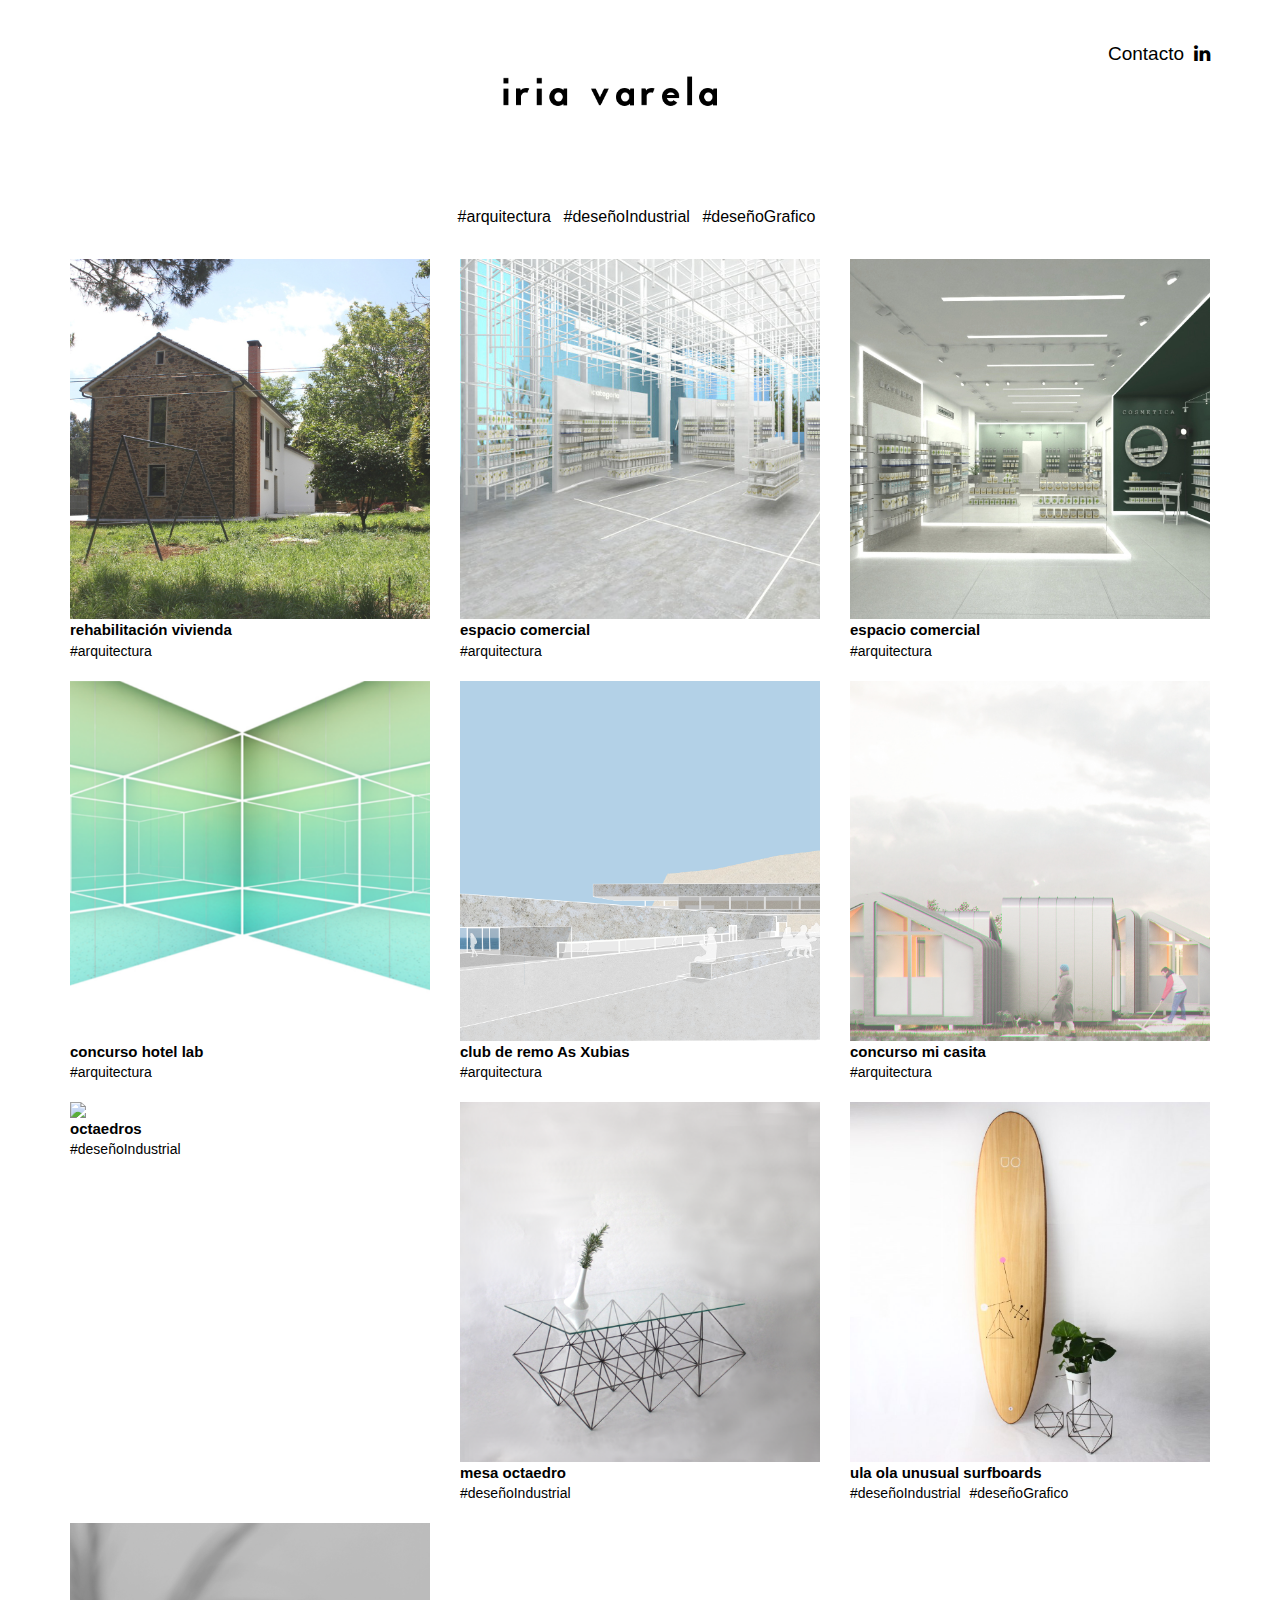
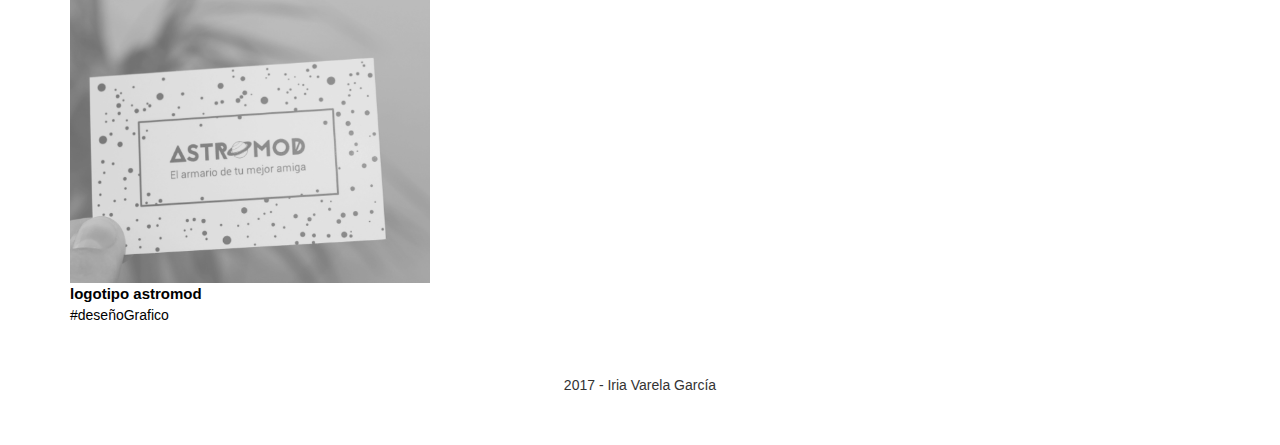
==== index.html @ 586fbf50 "Update index.html" ====
<!DOCTYPE html>
<html lang="en">
  <head>
    <!-- Global site tag (gtag.js) - Google Analytics -->
    <script async src="https://www.googletagmanager.com/gtag/js?id=UA-100755624-1"></script>
    <script>
      window.dataLayer = window.dataLayer || [];
      function gtag(){dataLayer.push(arguments);}
      gtag('js', new Date());

      gtag('config', 'UA-100755624-1');
    </script>

    <meta charset="utf-8">
    <meta http-equiv="X-UA-Compatible" content="IE=edge">
    <meta name="viewport" content="width=device-width, initial-scale=1">
    <!-- The above 3 meta tags *must* come first in the head; any other head content must come *after* these tags -->
    <title>Iria Varela</title>

    <!-- Bootstrap -->
    <link href="https://maxcdn.bootstrapcdn.com/bootstrap/3.3.7/css/bootstrap.min.css" rel="stylesheet">

    <!-- Custom Fonts -->
    <link href="https://maxcdn.bootstrapcdn.com/font-awesome/4.7.0/css/font-awesome.min.css" rel="stylesheet" type="text/css">
    <link href="portfolio.css" rel="stylesheet" type="text/css">

    <!-- HTML5 shim and Respond.js for IE8 support of HTML5 elements and media queries -->
    <!-- WARNING: Respond.js doesn't work if you view the page via file:// -->
    <!--[if lt IE 9]>
      <script src="https://oss.maxcdn.com/html5shiv/3.7.3/html5shiv.min.js"></script>
      <script src="https://oss.maxcdn.com/respond/1.4.2/respond.min.js"></script>
    <![endif]-->

    <style>
      .logo {
        margin-bottom:30px;
      }
      .row {
        margin-bottom:30px;
      }

    </style>
  </head>
  <body>

    <div class="container">
      <div class="text-right">
        <a href="https://www.linkedin.com/in/iriavarela/" class="linkedin"><i class="fa fa-linkedin" aria-hidden="true"></i></a>
        <a href="contacto/" class="linkContacto" >Contacto</a> 

      </div>
      <!-- LOGO -->
      <div class="text-center logo">
        <a href="/"><img alt="Iria Varela" src="logo 14.png"></a>
      </div>
      <!-- FINAL LOGO -->

      <!-- MENU TAGS -->

      <div class="row">
        <div class="text-center">
          <div class="  tags menuTags menuTagsContent">
            <!-- Autocomplétase cos Tags -->
          </div>
        </div>
      </div>
      <!-- FINAL MENU TAGS -->

      <div class="proxectosFiltrados"></div>
      <div class="proxectos">


        <!-- FILA -->
        <div class="row">
          
          
          
    <!-- ELEMENTO -->
          <div class="proxecto col-md-4 col-xs-6">
          <a href="casafelisa">
              <div>
                <img  class="img-responsive"  src="casafelisa/miniatura.JPG">
              </div>
              <div class="titulo">
                rehabilitación vivienda
              </div>
            </a>
            <!-- TAGS-->
            <div class="tags">
              <a>#arquitectura</a>
             </div>

          </div>
<!-- FINAL ELEMENTO -->      
          <!-- ELEMENTO -->
          <div class="proxecto col-md-4 col-xs-6">
          <a href="opensky">
              <div>
                <img  class="img-responsive"  src="opensky/miniatura.jpg">
              </div>
              <div class="titulo">
                espacio comercial
              </div>
            </a>
            <!-- TAGS-->
            <div class="tags">
              <a>#arquitectura</a>
             </div>

          </div>
<!-- FINAL ELEMENTO -->
          
          
                      <!-- ELEMENTO -->
          <div class="proxecto col-md-4 col-xs-6">
          <a href="farmacia1">
              <div>
                <img  class="img-responsive"  src="farmacia1/miniatura.jpg">
              </div>
              <div class="titulo">
                espacio comercial
              </div>
            </a>
            <!-- TAGS-->
            <div class="tags">
              <a>#arquitectura</a>
             </div>

          </div>
<!-- FINAL ELEMENTO -->
          
          
            <!-- ELEMENTO -->
          <div class="proxecto col-md-4 col-xs-6">
          <a href="hotellab">
              <div>
                <img  class="img-responsive"  src="hotellab/miniatura.png">
              </div>
              <div class="titulo">
                concurso hotel lab
              </div>
            </a>
            <!-- TAGS-->
            <div class="tags">
              <a>#arquitectura</a>
             </div>

          </div>
<!-- FINAL ELEMENTO -->
          

          <!-- ELEMENTO -->
          <div class="proxecto col-md-4 col-xs-6">
          <a href="pfc">
              <div>
                <img  class="img-responsive"  src="pfc/miniatura.png">
              </div>
              <div class="titulo">
                club de remo As Xubias
              </div>
            </a>
            <!-- TAGS-->
            <div class="tags">
              <a>#arquitectura</a>
             </div>

          </div>
          <!-- FINAL ELEMENTO -->

          <!-- ELEMENTO -->
          <div class="proxecto col-md-4 col-xs-6">
            <a href="micasita">
              <div>
                <img  class="img-responsive"  src=micasita/miniatura.png>
              </div>
              <div class="titulo">
                concurso mi casita
              </div>
            </a>
            <!-- TAGS-->
            <div class="tags">
              <a>#arquitectura</a>
            </div>

          </div>
          <!-- FINAL ELEMENTO -->

       <!-- ELEMENTO -->
          <div class="proxecto col-md-4 col-xs-6">
            <a href="octaedros">
              <div>
                <img  class="img-responsive"  src=octaedros/miniatura.png>
              </div>

              <div class="titulo">
                octaedros
              </div>
            </a>
            <!-- TAGS-->
            <div class="tags">
              <a>#deseñoIndustrial</a>
            </div>

          </div>
          <!-- FINAL ELEMENTO -->      
          
          
          <!-- ELEMENTO -->
          <div class="proxecto col-md-4 col-xs-6">
            <a href="mesaoctaedro">
              <div>
                <img  class="img-responsive"  src=mesaoctaedro/miniatura.png>
              </div>

              <div class="titulo">
                mesa octaedro
              </div>
            </a>
            <!-- TAGS-->
            <div class="tags">
              <a>#deseñoIndustrial</a>
            </div>

          </div>
          <!-- FINAL ELEMENTO -->
          



          <!-- ELEMENTO -->
          <div class="proxecto col-md-4 col-xs-6">
            <a href="ulaola">
              <div>
                <img  class="img-responsive"  src=ulaola/miniatura.png>
              </div>
              <div class="titulo">
                ula ola unusual surfboards
              </div>
            </a>
            <!-- TAGS-->
            <div class="tags">
              <a>#deseñoIndustrial</a>
              <a>#deseñoGrafico</a>
            </div>

          </div>
          <!-- FINAL ELEMENTO -->

          <!-- ELEMENTO -->
          <div class="proxecto col-md-4 col-xs-6">
            <a href="astromod">
              <div>
                <img  class="img-responsive"  src=astromod/miniatura.png>
              </div>
              <div class="titulo">
                logotipo astromod
              </div>
            </a>
            <!-- TAGS-->
            <div class="tags">
              <a>#deseñoGrafico</a>
            </div>

          </div>
          <!-- FINAL ELEMENTO -->



        </div>
        <!-- FINAL FILA -->







    </div>

    <div class="row text-center">
      <div class="proxecto col-md-12" >
        2017 - Iria Varela García
      </div>
    </div>

    <!-- jQuery (necessary for Bootstrap's JavaScript plugins) -->
    <script src="https://ajax.googleapis.com/ajax/libs/jquery/1.12.4/jquery.min.js"></script>

    <!-- Bootstrap Core JavaScript -->
    <script src="https://maxcdn.bootstrapcdn.com/bootstrap/3.3.7/js/bootstrap.min.js"></script>
    <!-- Include all compiled plugins (below), or include individual files as needed -->
    <script src="portfolio.js"></script>

  </body>
</html>
---- portfolio.css ----
body {
  font-family: sans-serif;
}

h1 {
  font-size:21px;
}

p {
  margin-top:30px;
  margin-bottom:30px;
}
a.linkContacto {
  float:right;
  font-size:19px;
  color:black;
  margin-top:40px;
}
a.linkedin {
  float:right;
  font-size:19px;
  color:black;
  margin-top:40px;
  margin-left:10px;
}

div.imaxe {
  margin-top:10px;
  margin-bottom:10px;
}

.header a {
  margin-left:10px;
}

.logo {
  margin-top:50px;
  margin-bottom:70px !important;
}
  .logo img {
    width:320px;
  }
.logoMini {
  width:300px;
  margin-left:-50px;
}

.row .proxecto {
  margin-bottom:20px;
}

.row .proxecto  a .titulo {
  text-decoration:none;
  color:black;
}

.tags a{
  margin-right:5px;
  color:black;
  cursor:pointer;

}

.menuTags {
  font-size:20px;
}
.menuTags .fa {
  cursor:pointer;
}
.menuTags a {
  font-size:16px;
  margin-right:7px;
}
.menuTags a.seleccionado {
  font-weight:bold;
}

.proxecto .titulo {
  font-size:15px;
  font-weight:bold;

}
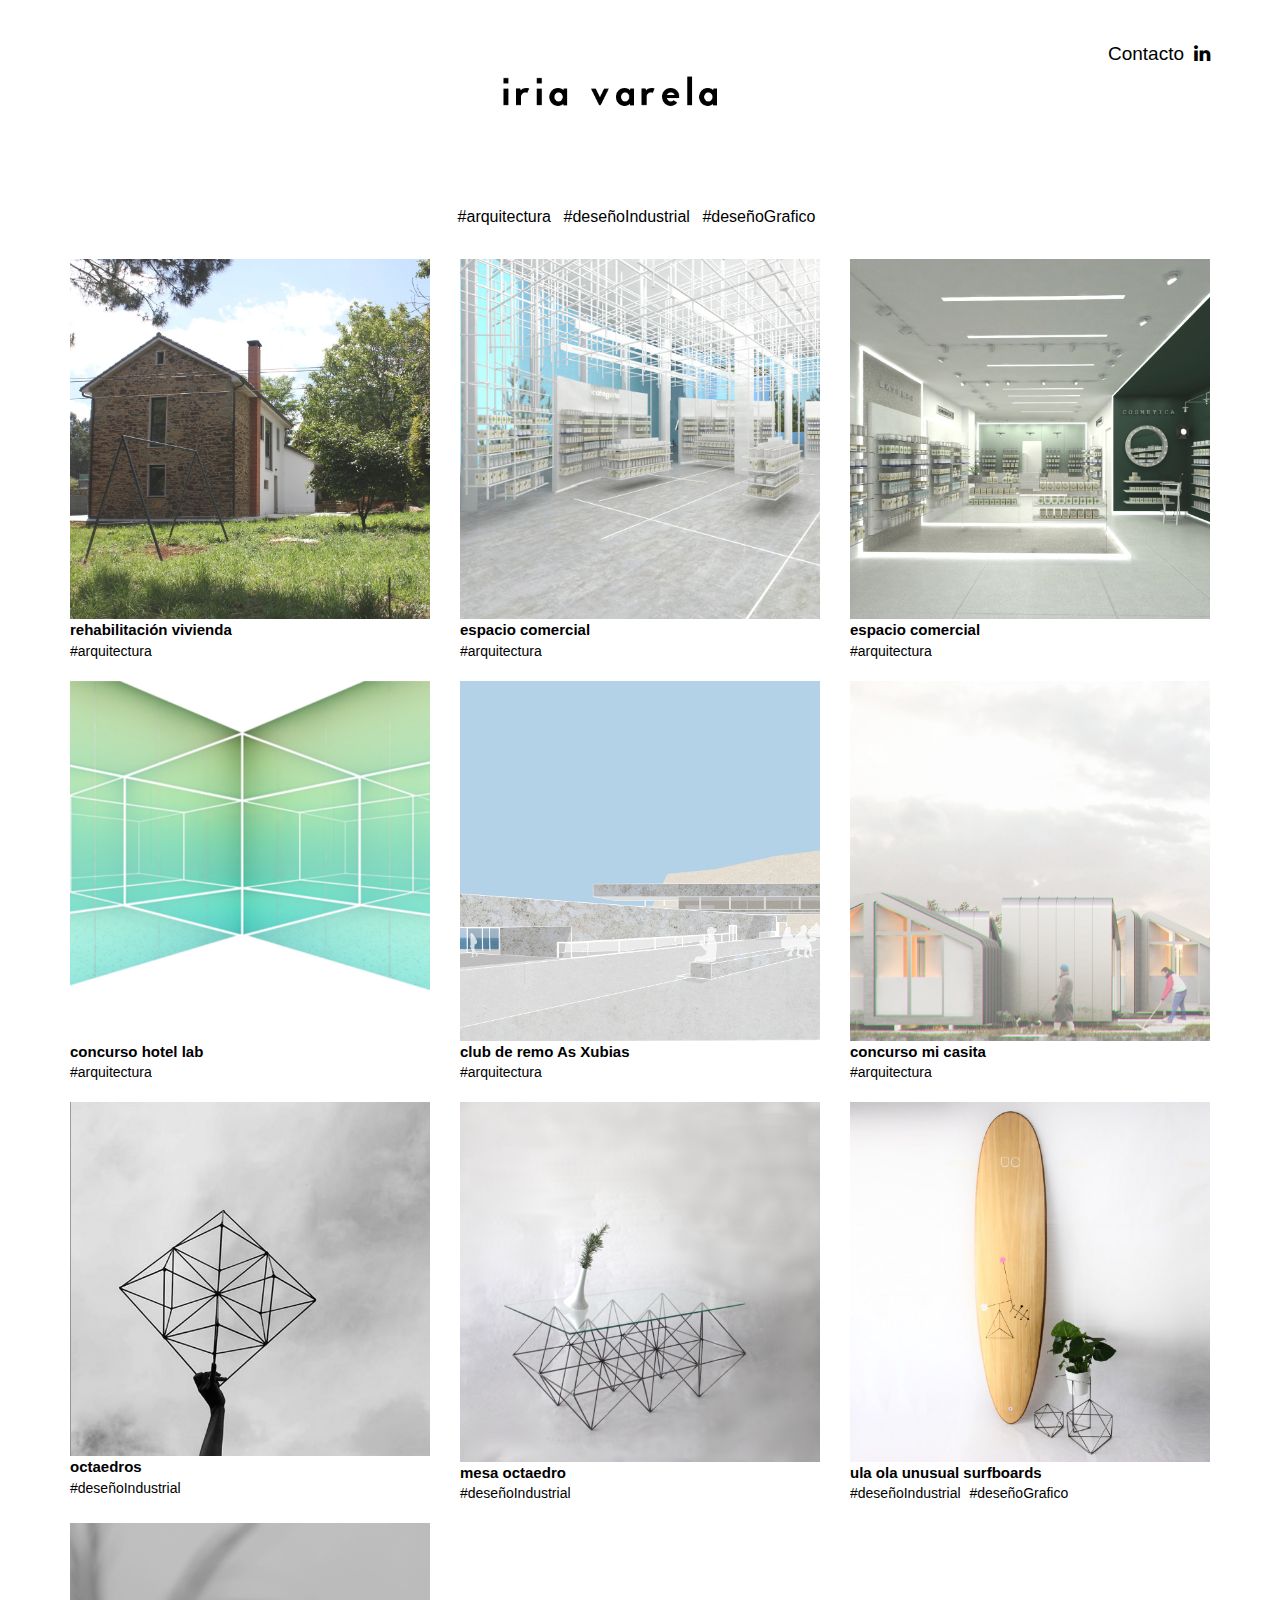
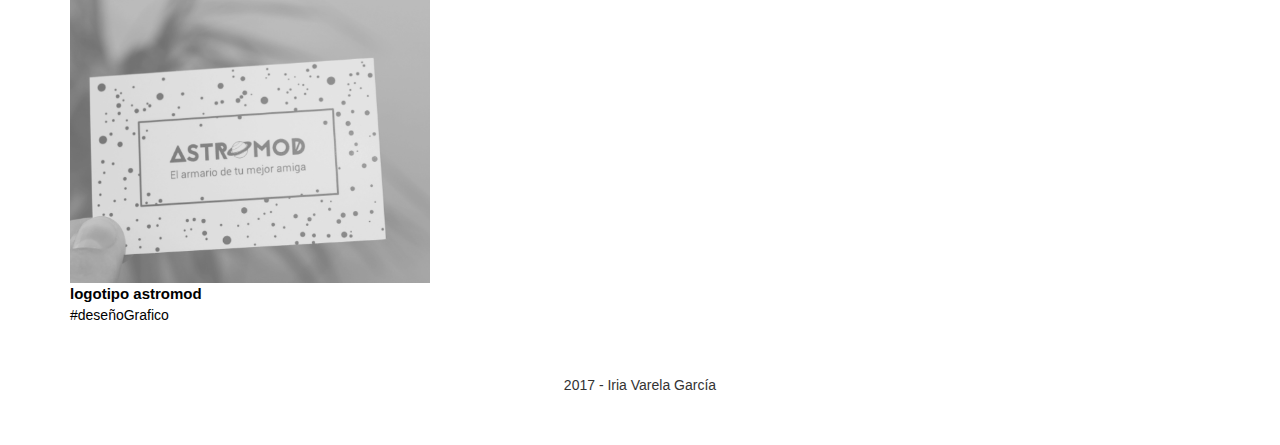
==== commit 5d4a255d: "Update index.html" ====
--- a/index.html
+++ b/index.html
@@ -189,7 +189,7 @@
           <div class="proxecto col-md-4 col-xs-6">
             <a href="octaedros">
               <div>
-                <img  class="img-responsive"  src=octaedros/miniatura.png>
+                <img  class="img-responsive"  src=octaedros/miniatura.JPG>
               </div>
 
               <div class="titulo">
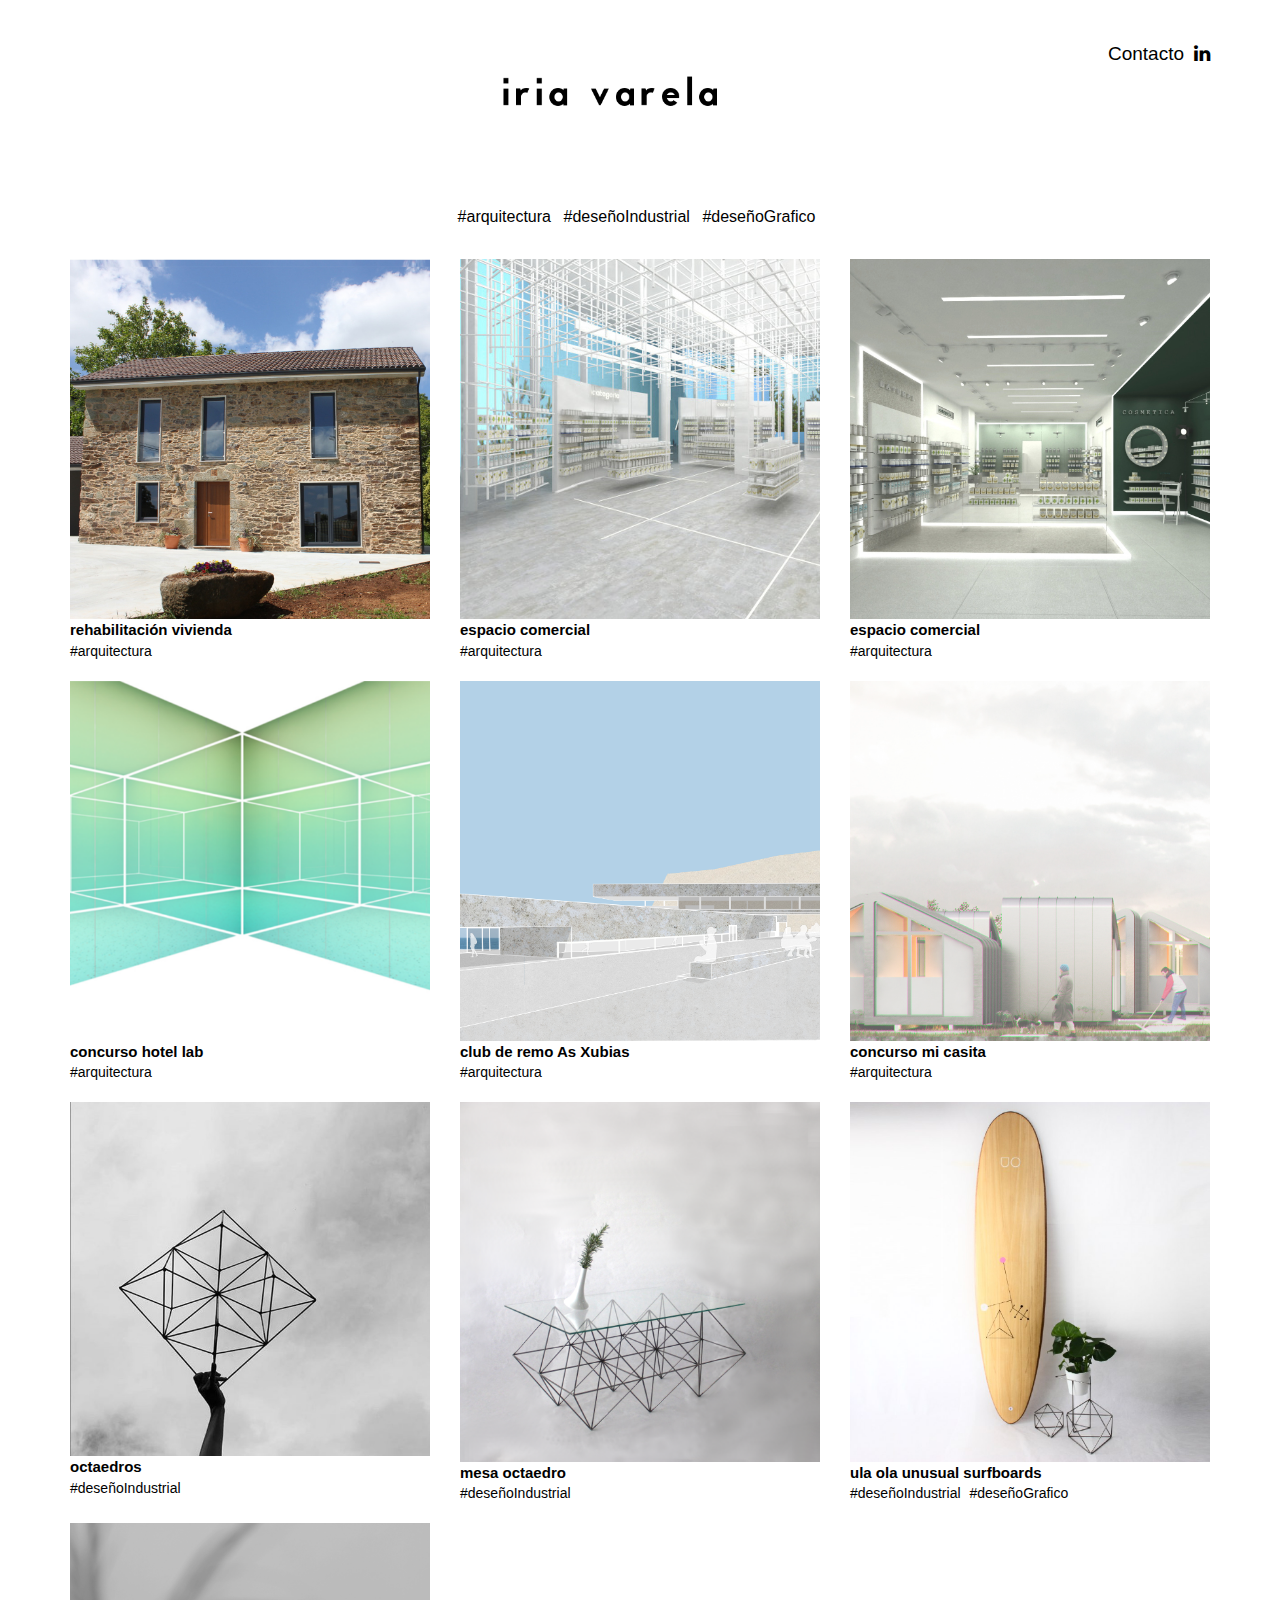
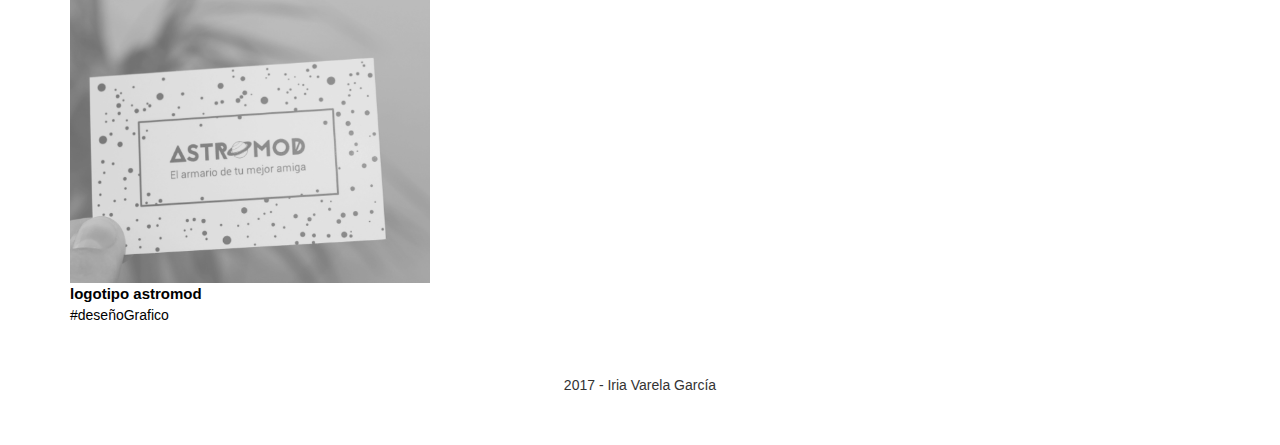
==== commit 657e24b7: "Update index.html" ====
--- a/index.html
+++ b/index.html
@@ -79,7 +79,7 @@
           <div class="proxecto col-md-4 col-xs-6">
           <a href="casafelisa">
               <div>
-                <img  class="img-responsive"  src="casafelisa/miniatura.JPG">
+                <img  class="img-responsive"  src="casafelisa/miniatura2.JPG">
               </div>
               <div class="titulo">
                 rehabilitación vivienda
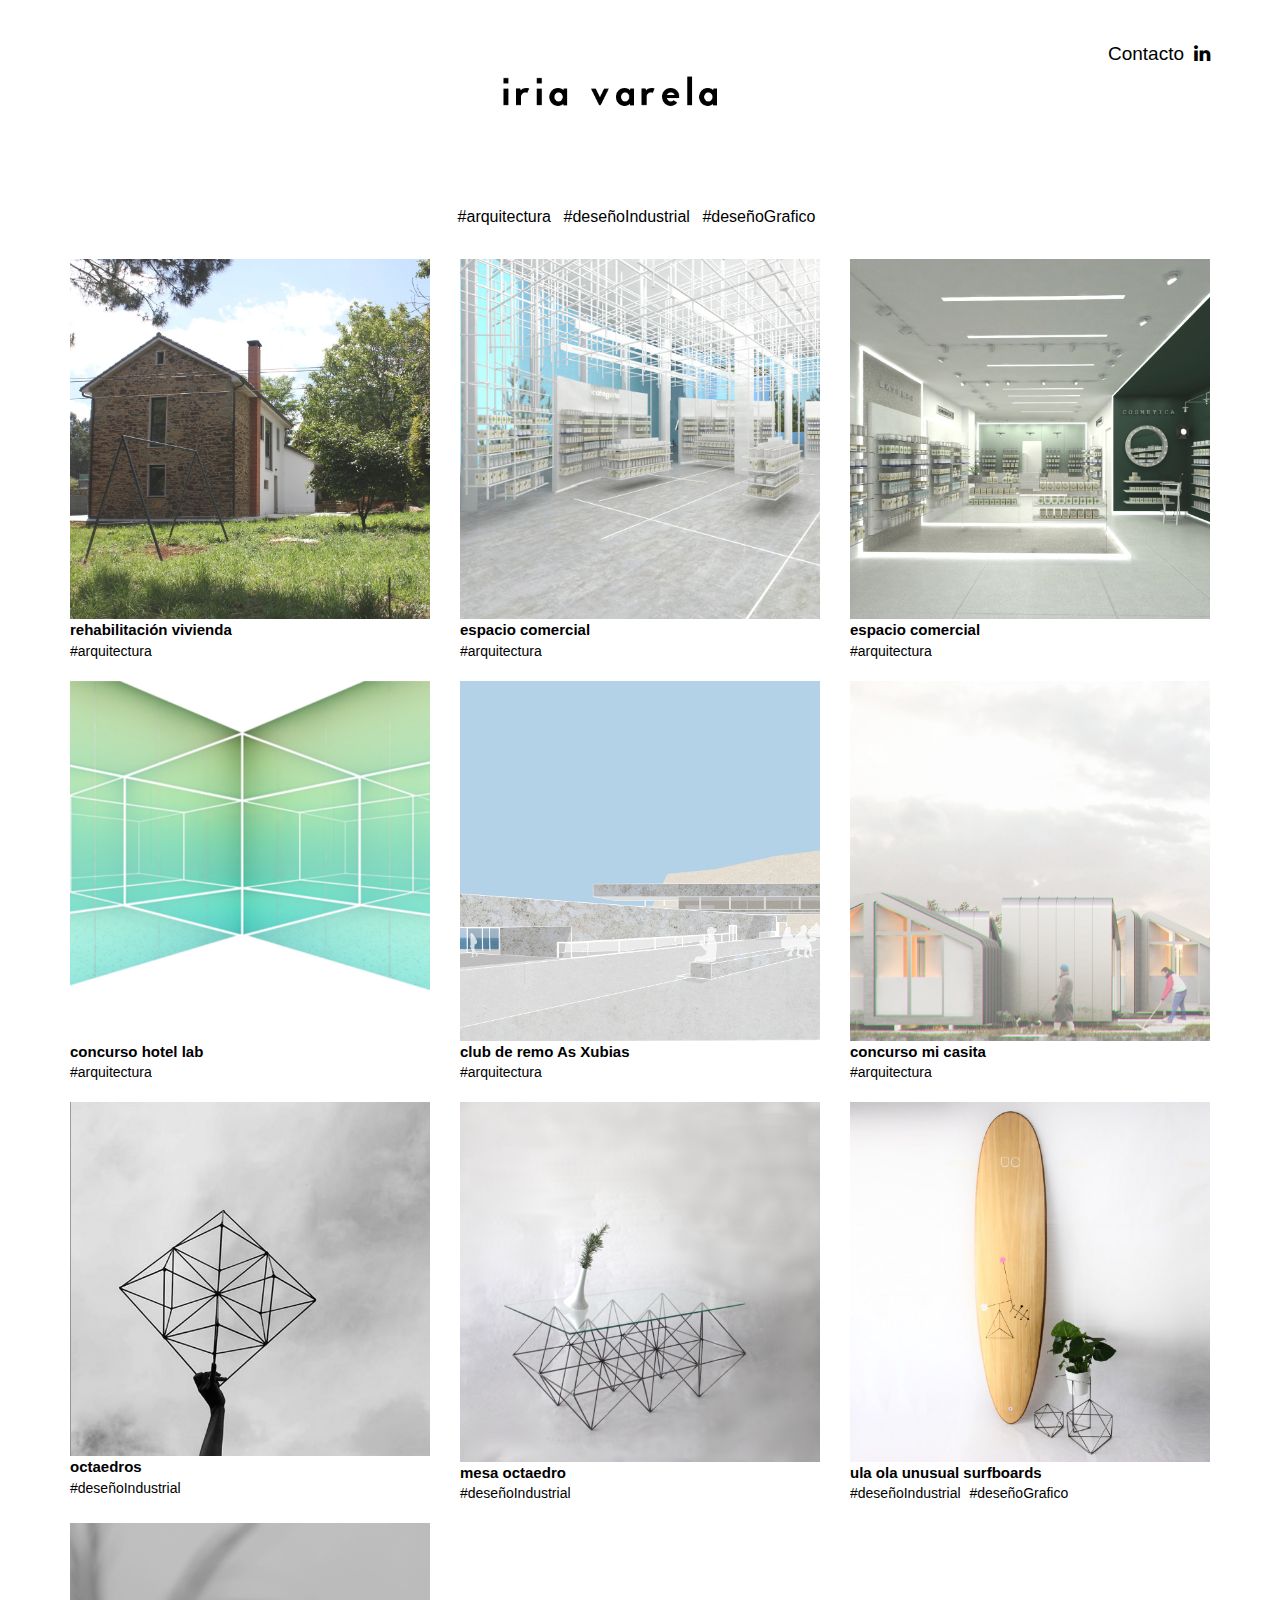
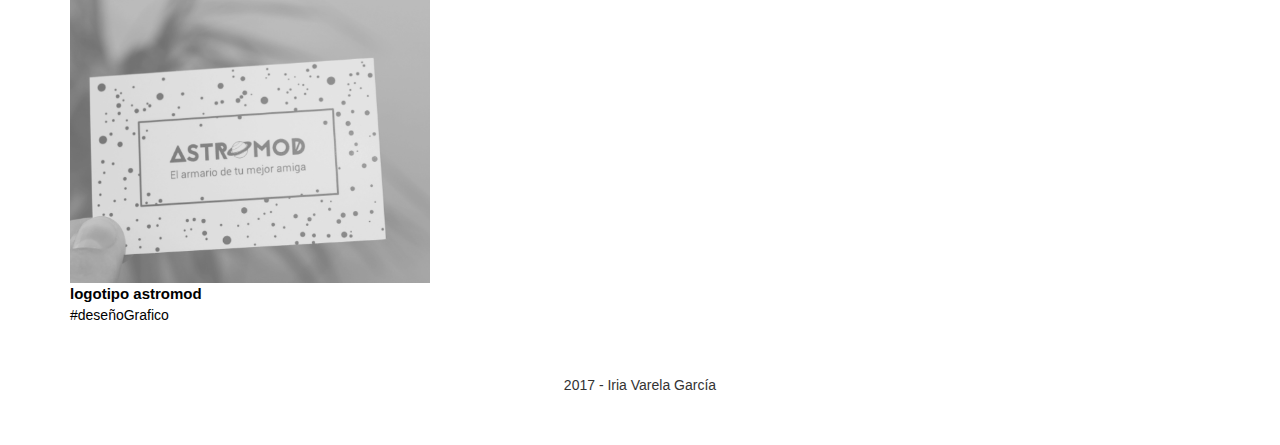
==== commit 16b39cd9: "Update index.html" ====
--- a/index.html
+++ b/index.html
@@ -79,7 +79,7 @@
           <div class="proxecto col-md-4 col-xs-6">
           <a href="casafelisa">
               <div>
-                <img  class="img-responsive"  src="casafelisa/miniatura2.JPG">
+                <img  class="img-responsive"  src="casafelisa/miniatura.JPG">
               </div>
               <div class="titulo">
                 rehabilitación vivienda
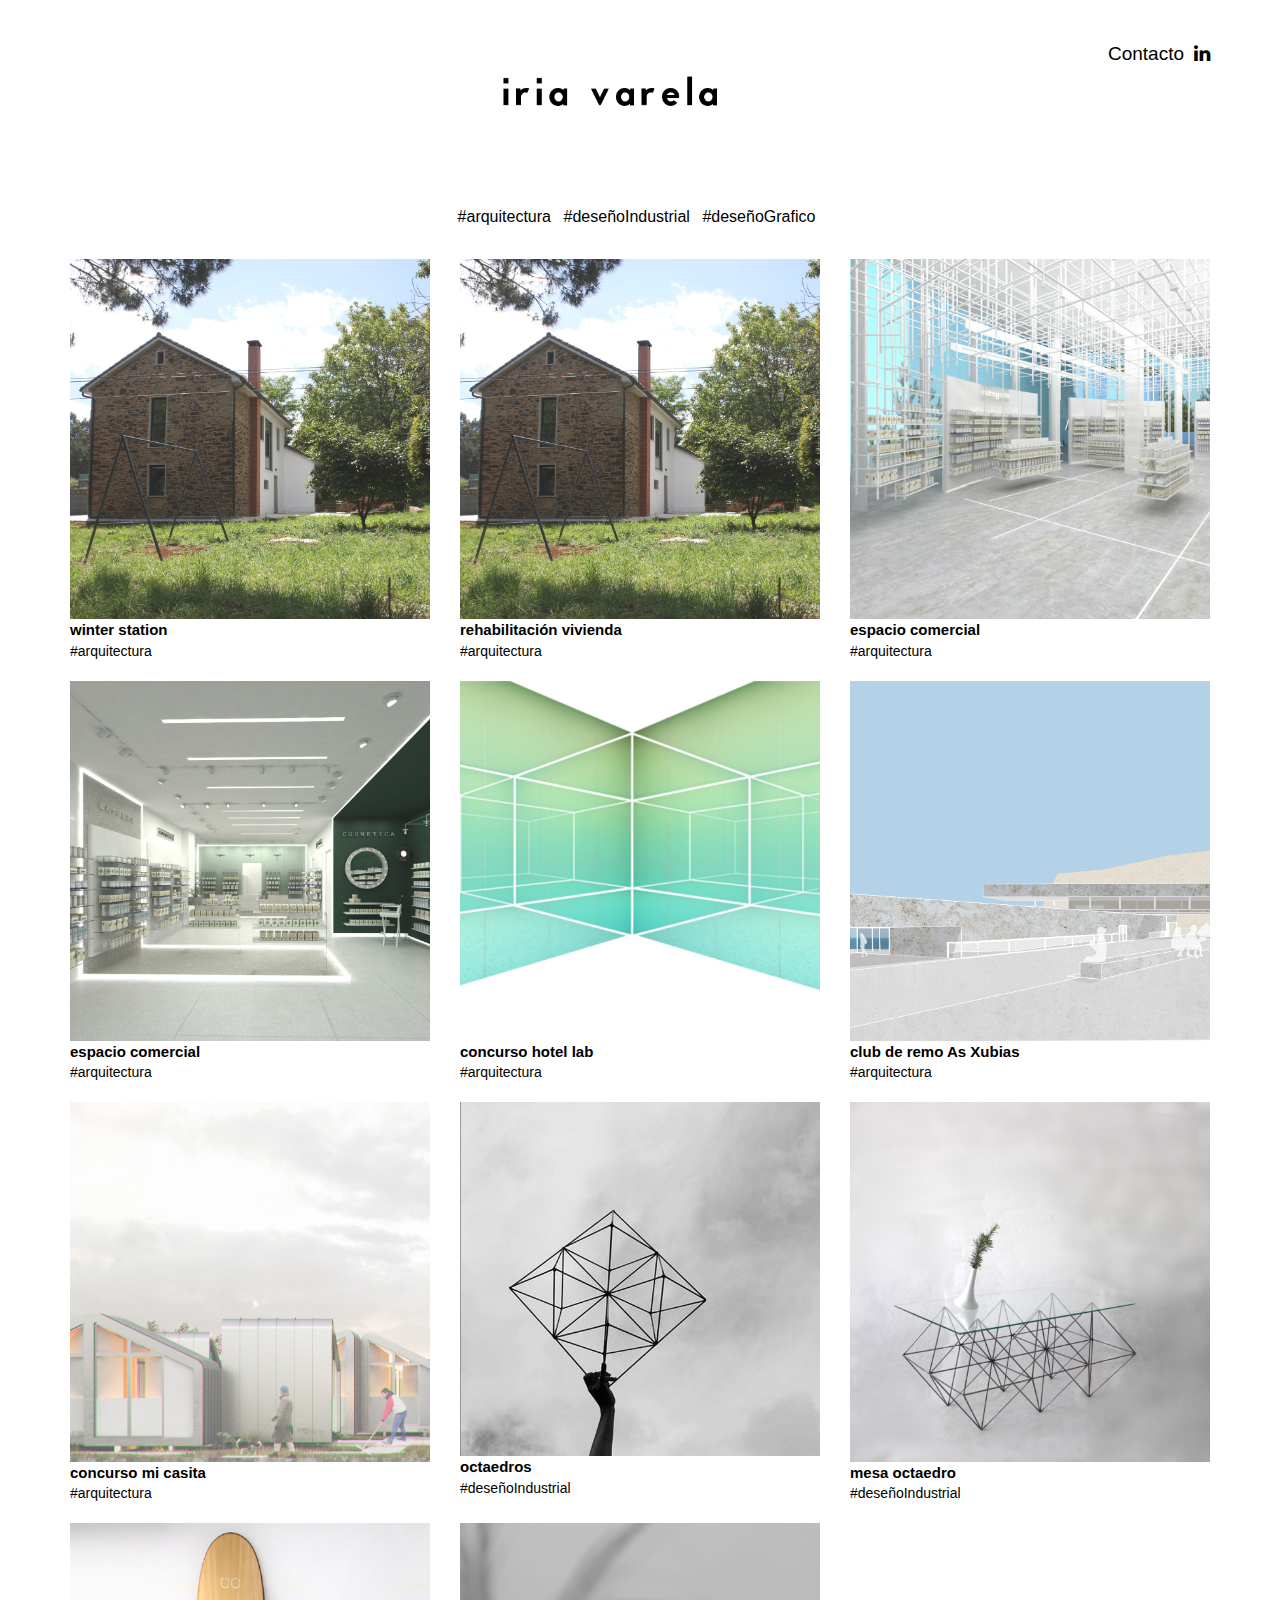
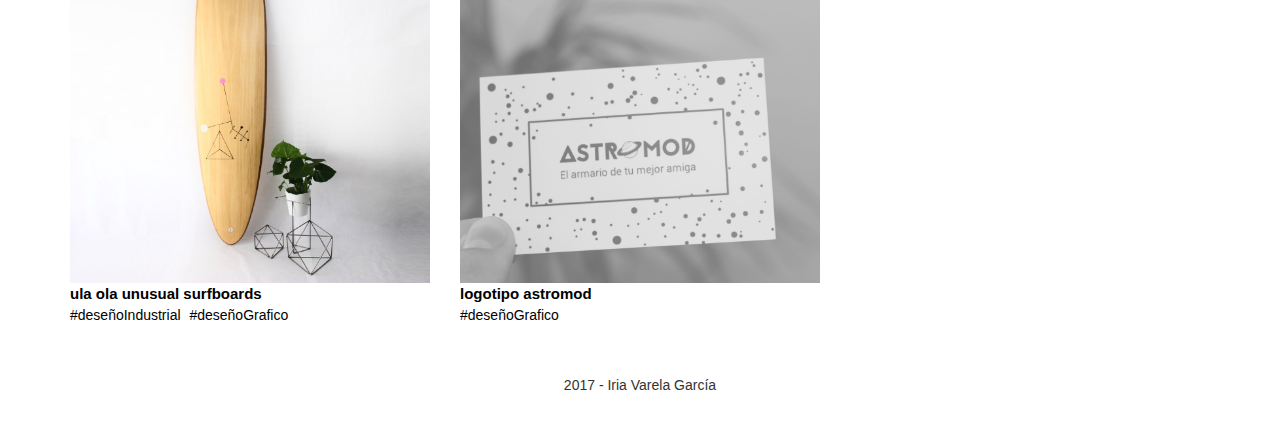
==== commit 60cf5c46: "Update index.html" ====
--- a/index.html
+++ b/index.html
@@ -72,7 +72,23 @@
 
         <!-- FILA -->
         <div class="row">
-          
+       <!-- ELEMENTO -->
+          <div class="proxecto col-md-4 col-xs-6">
+          <a href="winterstation">
+              <div>
+                <img  class="img-responsive"  src="casafelisa/miniatura.JPG">
+              </div>
+              <div class="titulo">
+                winter station
+              </div>
+            </a>
+            <!-- TAGS-->
+            <div class="tags">
+              <a>#arquitectura</a>
+             </div>
+
+          </div>
+<!-- FINAL ELEMENTO -->    
           
           
     <!-- ELEMENTO -->
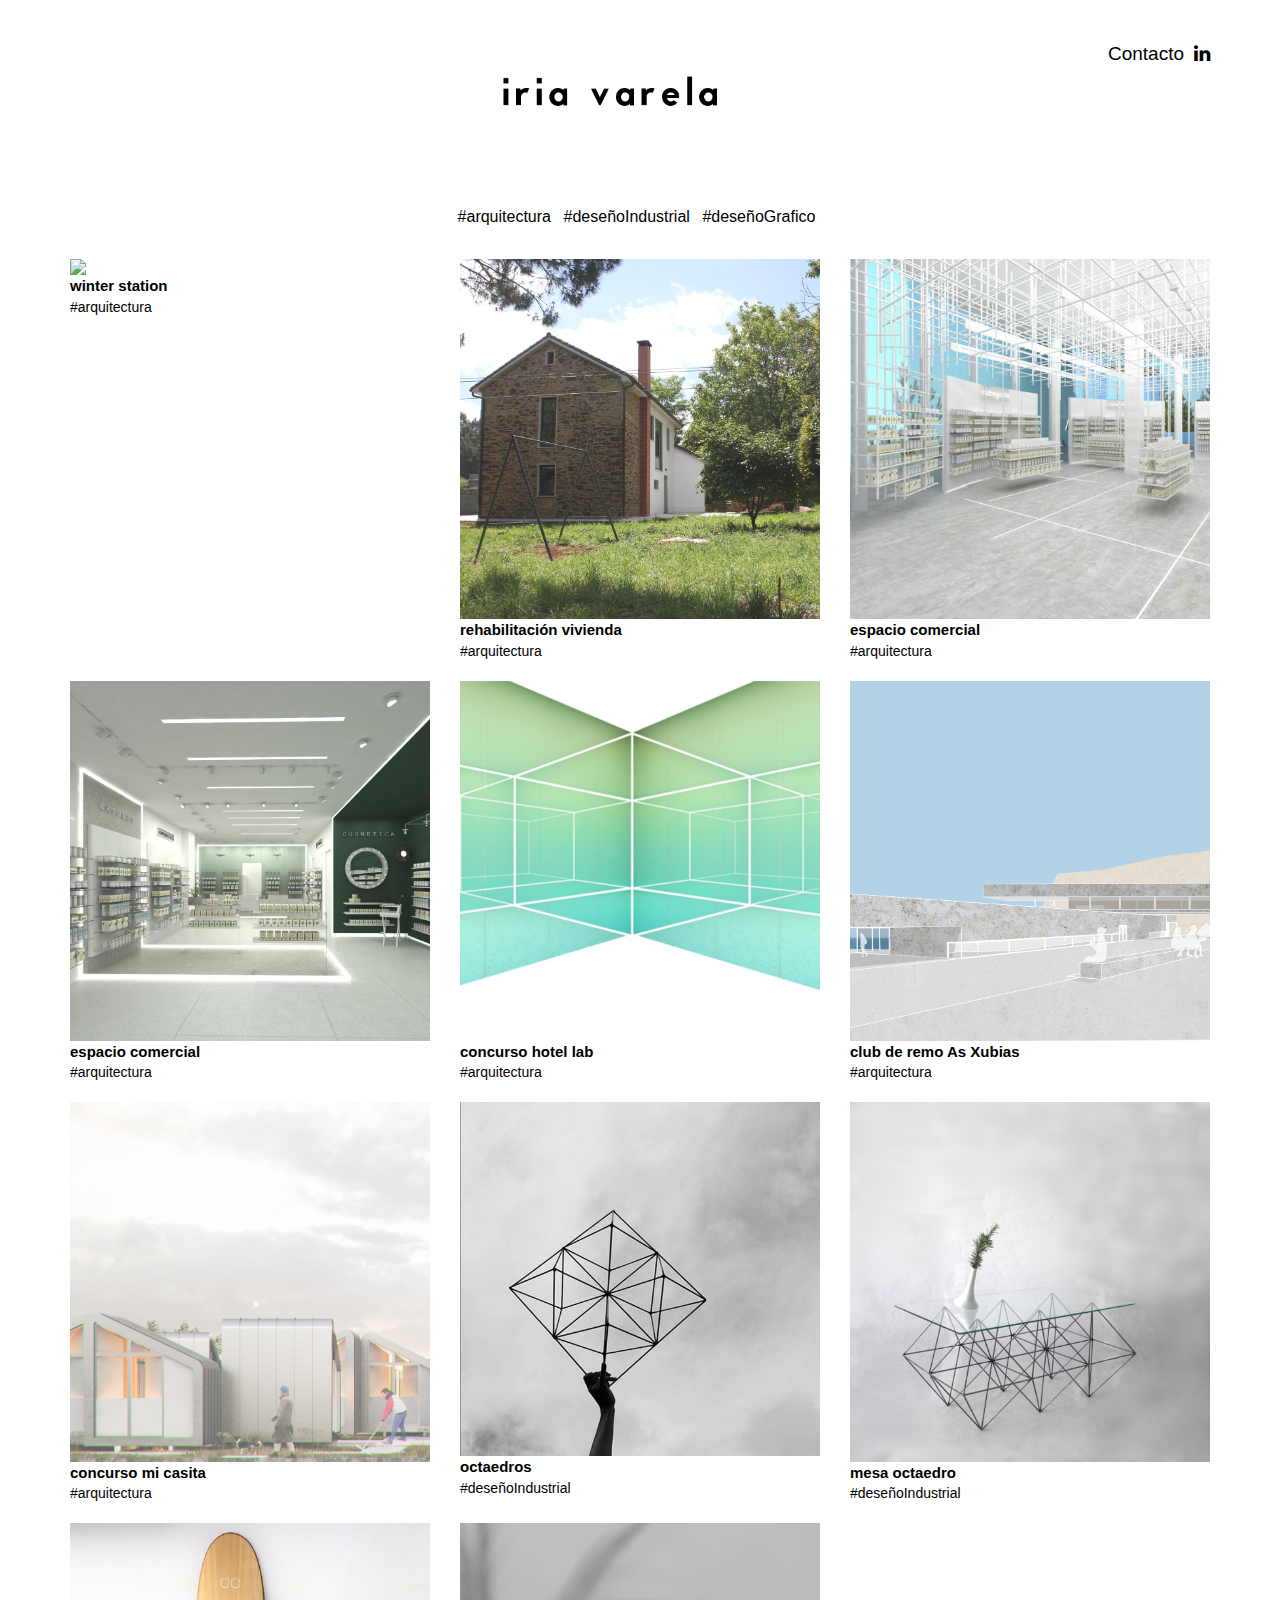
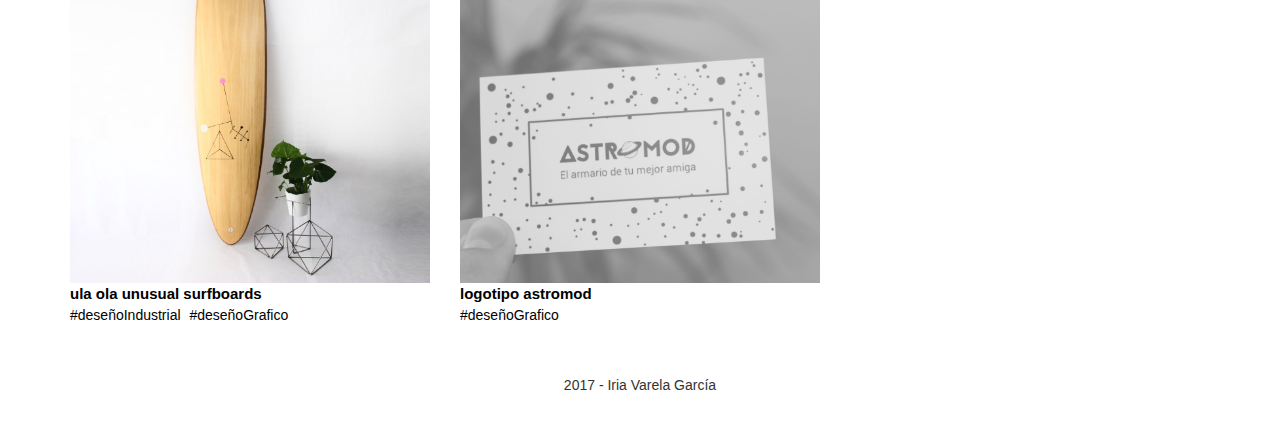
==== commit bb7027d9: "Update index.html" ====
--- a/index.html
+++ b/index.html
@@ -76,7 +76,7 @@
           <div class="proxecto col-md-4 col-xs-6">
           <a href="winterstation">
               <div>
-                <img  class="img-responsive"  src="casafelisa/miniatura.JPG">
+                <img  class="img-responsive"  src="winterstation/miniatura.JPG">
               </div>
               <div class="titulo">
                 winter station
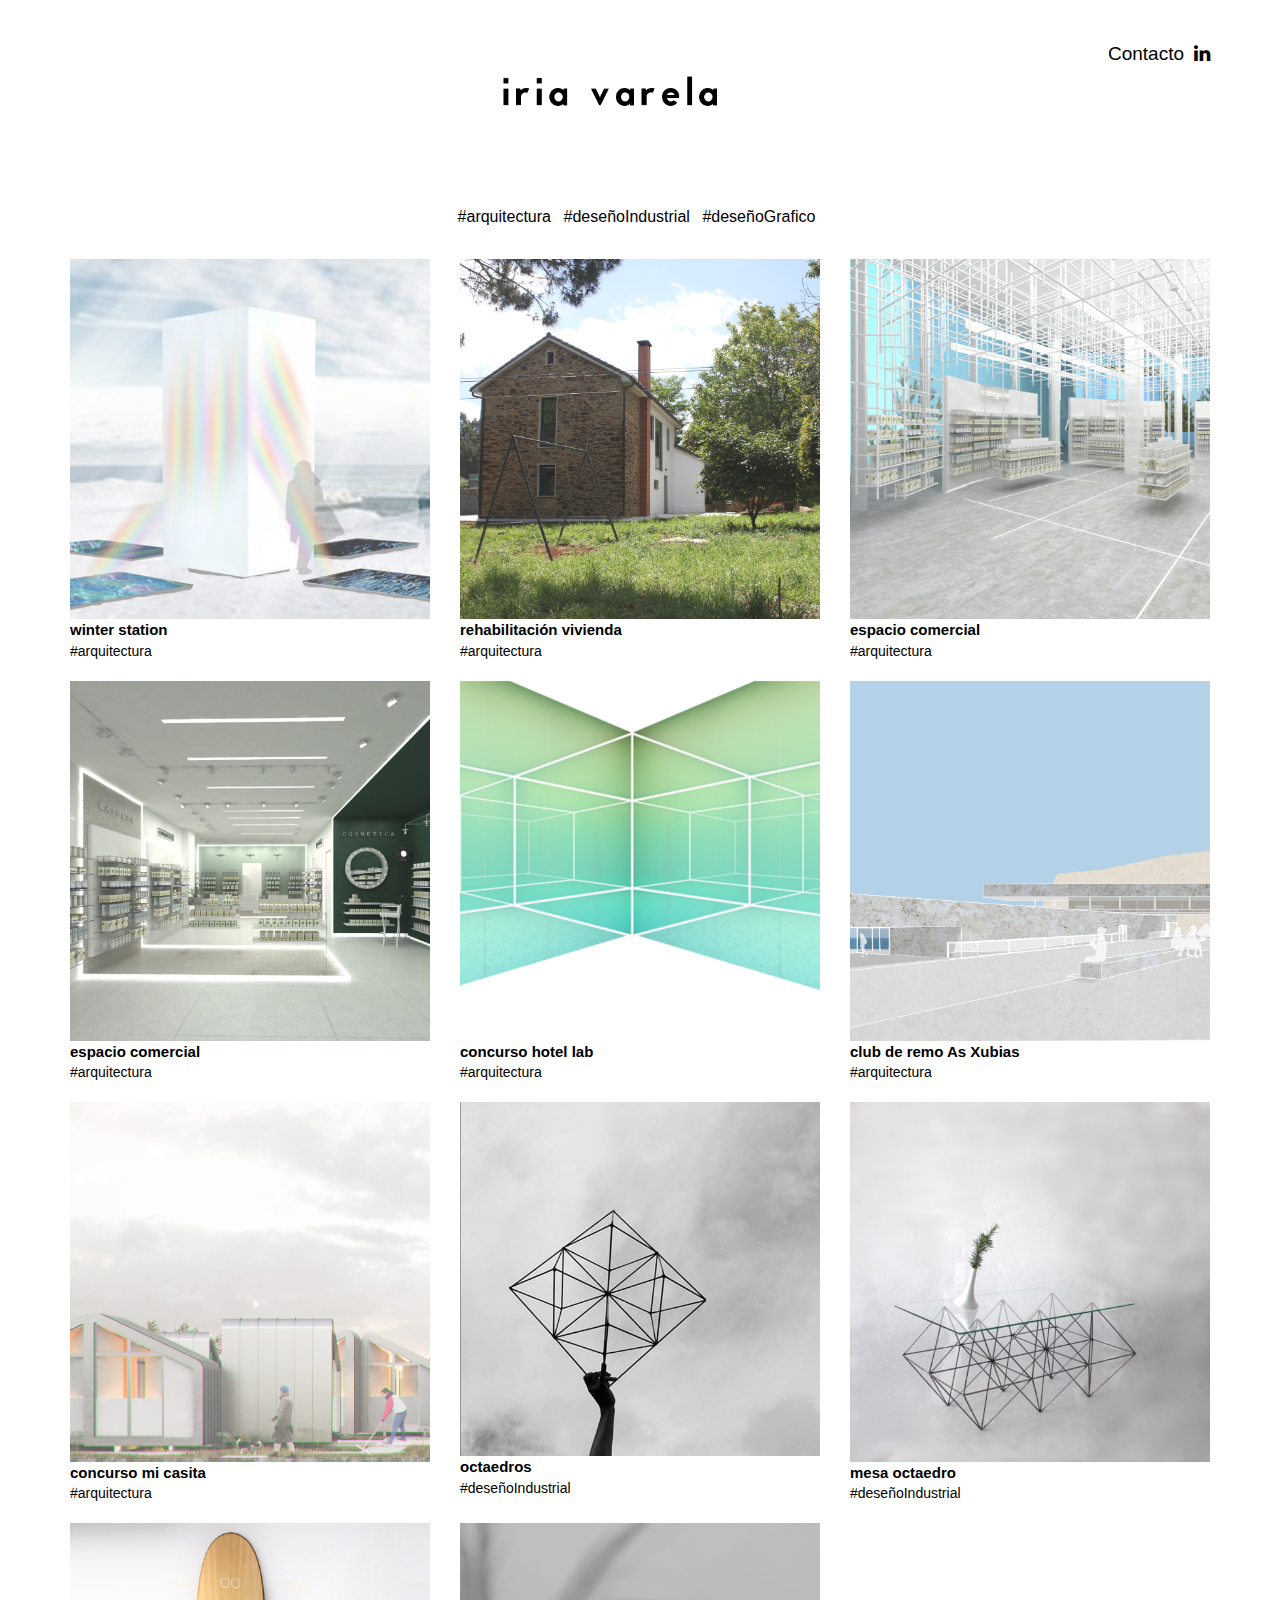
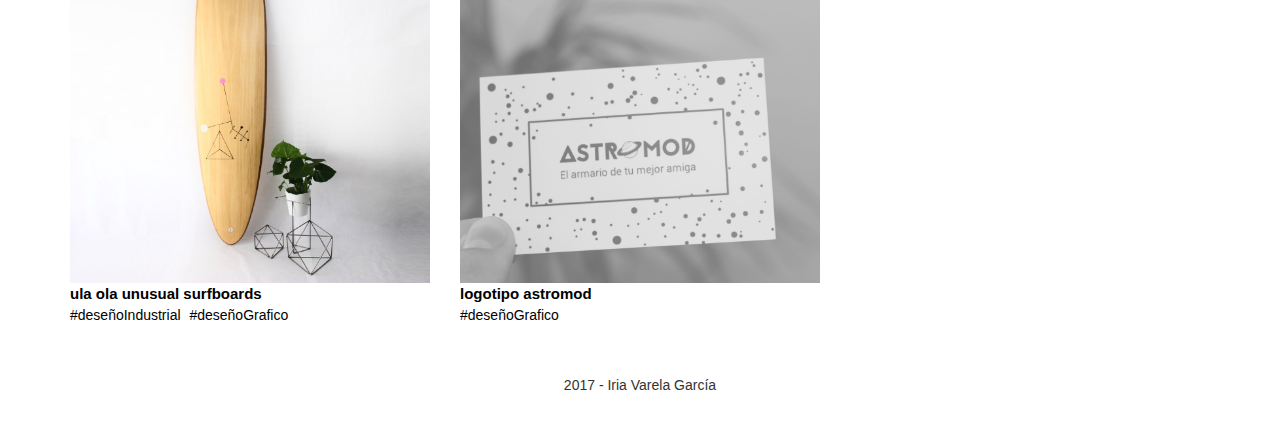
==== commit afa9b7f9: "Update index.html" ====
--- a/index.html
+++ b/index.html
@@ -76,7 +76,7 @@
           <div class="proxecto col-md-4 col-xs-6">
           <a href="winterstation">
               <div>
-                <img  class="img-responsive"  src="winterstation/miniatura.JPG">
+                <img  class="img-responsive"  src="winterstation/miniatura.jpg">
               </div>
               <div class="titulo">
                 winter station
